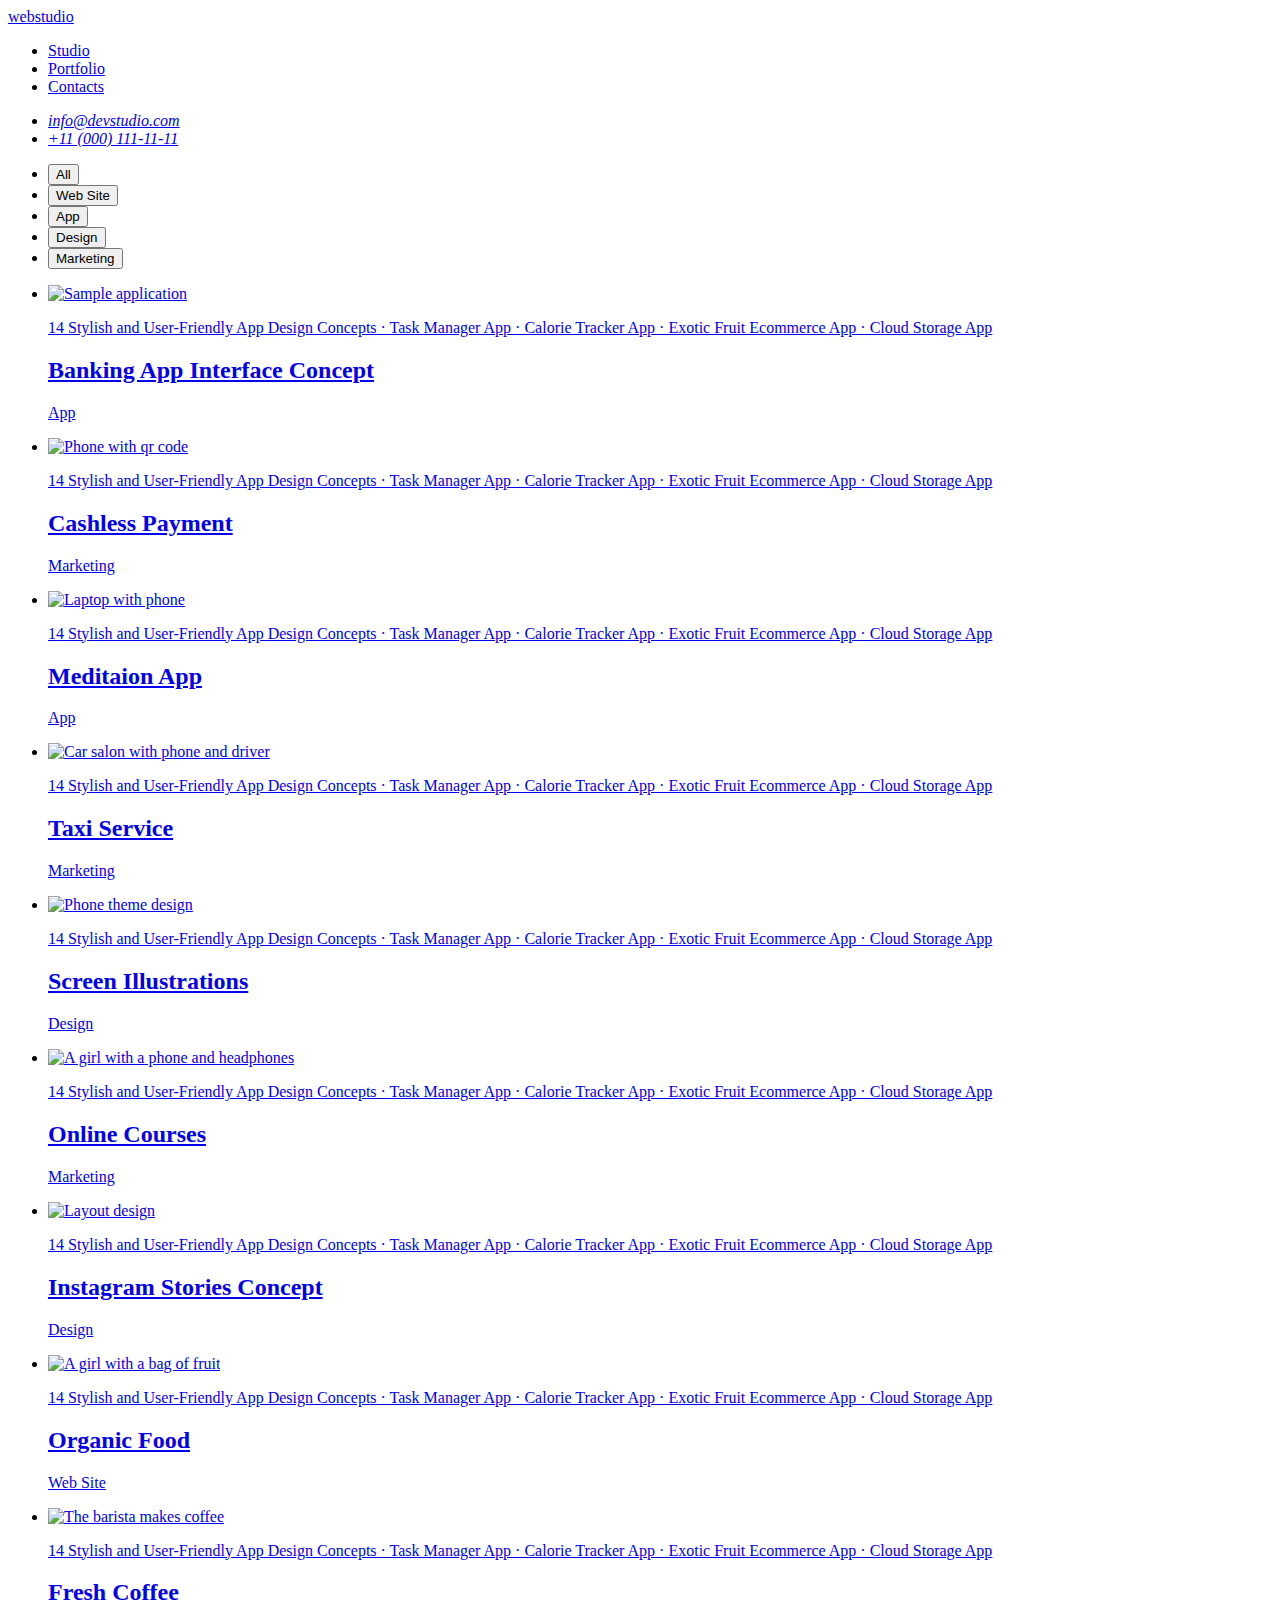
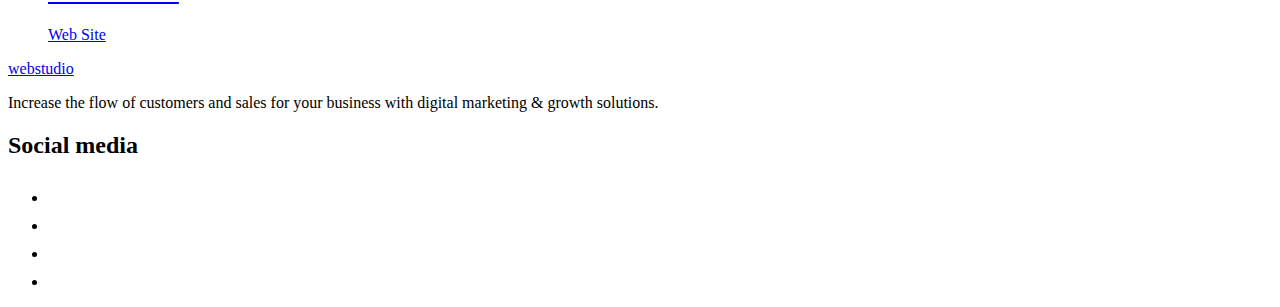
==== portfolio.html @ be298a8e "Add files via upload" ====
<!DOCTYPE html>
<html lang="en">
  <head>
    <meta charset="UTF-8" />
    <meta http-equiv="X-UA-Compatible" content="IE=edge" />
    <meta name="viewport" content="width=device-width, initial-scale=1.0" />
    <link rel="preconnect" href="https://fonts.googleapis.com" />
    <link rel="preconnect" href="https://fonts.gstatic.com" crossorigin />
    <link
      href="https://fonts.googleapis.com/css2?family=Raleway:wght@800&family=Roboto:wght@400;500;700;900&display=swap"
      rel="stylesheet"
    />
    <link
      rel="stylesheet"
      href="https://cdnjs.cloudflare.com/ajax/libs/modern-normalize/1.1.0/modern-normalize.min.css"
      integrity="sha512-wpPYUAdjBVSE4KJnH1VR1HeZfpl1ub8YT/NKx4PuQ5NmX2tKuGu6U/JRp5y+Y8XG2tV+wKQpNHVUX03MfMFn9Q=="
      crossorigin="anonymous"
      referrerpolicy="no-referrer"
    />
    <link rel="stylesheet" href="./css/styles.css" />
    <title>Portfolio</title>
  </head>
  <body>
    <!--HEADER-->
    <header class="header portfolio-header">
      <div class="container header-container">
        <nav class="navigation">
          <a href="./index.html" class="logo link">
            <span class="logo-web">web</span>studio</a
          >
          <ul class="menu lists">
            <li class="menu-item">
              <a class="menu-txt link" href="./index.html">Studio</a>
            </li>
            <li class="menu-item">
              <a class="menu-txt link current" href="./portfolio.html"
                >Portfolio</a
              >
            </li>
            <li class="menu-item">
              <a class="menu-txt link" href="/">Contacts</a>
            </li>
          </ul>
        </nav>
        <address class="address">
          <ul class="mail-tel lists">
            <li>
              <a class="link contacts mail" href="mailto:info@devstudio.com"
                >info@devstudio.com</a
              >
            </li>
            <li>
              <a class="link contacts" href="tel:+110001111111"
                >+11 (000) 111-11-11</a
              >
            </li>
          </ul>
        </address>
      </div>
    </header>
    <!--/HEADER-->
    <!--PORTFOLIO-->
    <main>
      <section class="portfolio">
        <div class="container">
          <ul class="portfolio-navigation lists">
            <li><button type="button" class="portfolio-btn">All</button></li>
            <li>
              <button type="button" class="portfolio-btn">Web Site</button>
            </li>
            <li><button type="button" class="portfolio-btn">App</button></li>
            <li><button type="button" class="portfolio-btn">Design</button></li>
            <li>
              <button type="button" class="portfolio-btn">Marketing</button>
            </li>
          </ul>
          <ul class="portfolio-list lists">
            <li class="portfolio-item">
              <a href="/" class="link portfolio-card-link">
                <div class="portfolio-top">
                  <img
                    src="./images/img_portfolio_1.jpg"
                    alt="Sample application"
                  />
                  <p class="portfolio-top-txt">
                    14 Stylish and User-Friendly App Design Concepts · Task
                    Manager App · Calorie Tracker App · Exotic Fruit Ecommerce
                    App · Cloud Storage App
                  </p>
                </div>
                <div class="portfolio-content">
                  <h2 class="portfolio-title">Banking App Interface Concept</h2>
                  <p class="portfolio-txt">App</p>
                </div>
              </a>
            </li>
            <li class="portfolio-item">
              <a href="/" class="link portfolio-card-link">
                <div class="portfolio-top">
                  <img
                    src="./images/img_portfolio_2.jpg"
                    alt="Phone with qr code"
                  />
                  <p class="portfolio-top-txt">
                    14 Stylish and User-Friendly App Design Concepts · Task
                    Manager App · Calorie Tracker App · Exotic Fruit Ecommerce
                    App · Cloud Storage App
                  </p>
                </div>
                <div class="portfolio-content">
                  <h2 class="portfolio-title">Cashless Payment</h2>
                  <p class="portfolio-txt">Marketing</p>
                </div>
              </a>
            </li>
            <li class="portfolio-item">
              <a href="/" class="link portfolio-card-link">
                <div class="portfolio-top">
                  <img
                    src="./images/img_portfolio_3.jpg"
                    alt="Laptop with phone"
                  />
                  <p class="portfolio-top-txt">
                    14 Stylish and User-Friendly App Design Concepts · Task
                    Manager App · Calorie Tracker App · Exotic Fruit Ecommerce
                    App · Cloud Storage App
                  </p>
                </div>

                <div class="portfolio-content">
                  <h2 class="portfolio-title">Meditaion App</h2>
                  <p class="portfolio-txt">App</p>
                </div>
              </a>
            </li>
            <li class="portfolio-item">
              <a href="/" class="link portfolio-card-link">
                <div class="portfolio-top">
                  <img
                    src="./images/img_portfolio_4.jpg"
                    alt="Car salon with phone and driver"
                  />
                  <p class="portfolio-top-txt">
                    14 Stylish and User-Friendly App Design Concepts · Task
                    Manager App · Calorie Tracker App · Exotic Fruit Ecommerce
                    App · Cloud Storage App
                  </p>
                </div>
                <div class="portfolio-content">
                  <h2 class="portfolio-title">Taxi Service</h2>
                  <p class="portfolio-txt">Marketing</p>
                </div>
              </a>
            </li>
            <li class="portfolio-item">
              <a href="/" class="link portfolio-card-link">
                <div class="portfolio-top">
                  <img
                    src="./images/img_portfolio_5.jpg"
                    alt="Phone theme design"
                  />
                  <p class="portfolio-top-txt">
                    14 Stylish and User-Friendly App Design Concepts · Task
                    Manager App · Calorie Tracker App · Exotic Fruit Ecommerce
                    App · Cloud Storage App
                  </p>
                </div>
                <div class="portfolio-content">
                  <h2 class="portfolio-title">Screen Illustrations</h2>
                  <p class="portfolio-txt">Design</p>
                </div>
              </a>
            </li>
            <li class="portfolio-item">
              <a href="/" class="link portfolio-card-link">
                <div class="portfolio-top">
                  <img
                    src="./images/img_portfolio_6.jpg"
                    alt="A girl with a phone and headphones"
                  />
                  <p class="portfolio-top-txt">
                    14 Stylish and User-Friendly App Design Concepts · Task
                    Manager App · Calorie Tracker App · Exotic Fruit Ecommerce
                    App · Cloud Storage App
                  </p>
                </div>
                <div class="portfolio-content">
                  <h2 class="portfolio-title">Online Courses</h2>
                  <p class="portfolio-txt">Marketing</p>
                </div>
              </a>
            </li>
            <li class="portfolio-item">
              <a href="/" class="link portfolio-card-link">
                <div class="portfolio-top">
                  <img src="./images/img_portfolio_7.jpg" alt="Layout design" />
                  <p class="portfolio-top-txt">
                    14 Stylish and User-Friendly App Design Concepts · Task
                    Manager App · Calorie Tracker App · Exotic Fruit Ecommerce
                    App · Cloud Storage App
                  </p>
                </div>
                <div class="portfolio-content">
                  <h2 class="portfolio-title">Instagram Stories Concept</h2>
                  <p class="portfolio-txt">Design</p>
                </div>
              </a>
            </li>
            <li class="portfolio-item">
              <a href="/" class="link portfolio-card-link">
                <div class="portfolio-top">
                  <img
                    src="./images/img_portfolio_8.jpg"
                    alt="A girl with a bag of fruit"
                  />
                  <p class="portfolio-top-txt">
                    14 Stylish and User-Friendly App Design Concepts · Task
                    Manager App · Calorie Tracker App · Exotic Fruit Ecommerce
                    App · Cloud Storage App
                  </p>
                </div>
                <div class="portfolio-content">
                  <h2 class="portfolio-title">Organic Food</h2>
                  <p class="portfolio-txt">Web Site</p>
                </div>
              </a>
            </li>
            <li class="portfolio-item">
              <a href="/" class="link portfolio-card-link">
                <div class="portfolio-top">
                  <img
                    src="./images/img_portfolio_9.jpg"
                    alt="The barista makes coffee"
                  />
                  <p class="portfolio-top-txt">
                    14 Stylish and User-Friendly App Design Concepts · Task
                    Manager App · Calorie Tracker App · Exotic Fruit Ecommerce
                    App · Cloud Storage App
                  </p>
                </div>
                <div class="portfolio-content">
                  <h2 class="portfolio-title">Fresh Coffee</h2>
                  <p class="portfolio-txt">Web Site</p>
                </div>
              </a>
            </li>
          </ul>
        </div>
      </section>
    </main>
    <!--/PORTFOLIO-->
    <!--FOOTER-->
    <footer class="footer">
      <div class="container">
        <div class="footer-logo-txt">
          <a href="./index.html" class="footer-logo link"
            ><span class="logo-web">web</span>studio</a
          >
          <p class="footer-txt">
            Increase the flow of customers and sales for your business with
            digital marketing & growth solutions.
          </p>
        </div>
        <div class="footer-soc">
          <h2 class="footer-soc-title">Social media</h2>
          <ul class="footer-soc-list lists">
            <li class="footer-soc-item">
              <a class="footer-soc-link link" href="/">
                <svg class="footer-soc-icon" width="24" height="24">
                  <use href="./images/icons.svg#icon-instagram"></use>
                </svg>
              </a>
            </li>
            <li class="footer-soc-item">
              <a class="footer-soc-link link" href="/"
                ><svg class="footer-soc-icon" width="24" height="24">
                  <use href="./images/icons.svg#icon-twitter"></use>
                </svg>
              </a>
            </li>
            <li class="footer-soc-item">
              <a class="footer-soc-link link" href="/"
                ><svg class="footer-soc-icon" width="24" height="24">
                  <use href="./images/icons.svg#icon-facebook"></use>
                </svg>
              </a>
            </li>
            <li class="footer-soc-item">
              <a class="footer-soc-link link" href="/"
                ><svg class="footer-soc-icon" width="24" height="24">
                  <use href="./images/icons.svg#icon-linkedin"></use>
                </svg>
              </a>
            </li>
          </ul>
        </div>
      </div>
    </footer>
    <!--/FOOTER-->
  </body>
</html>
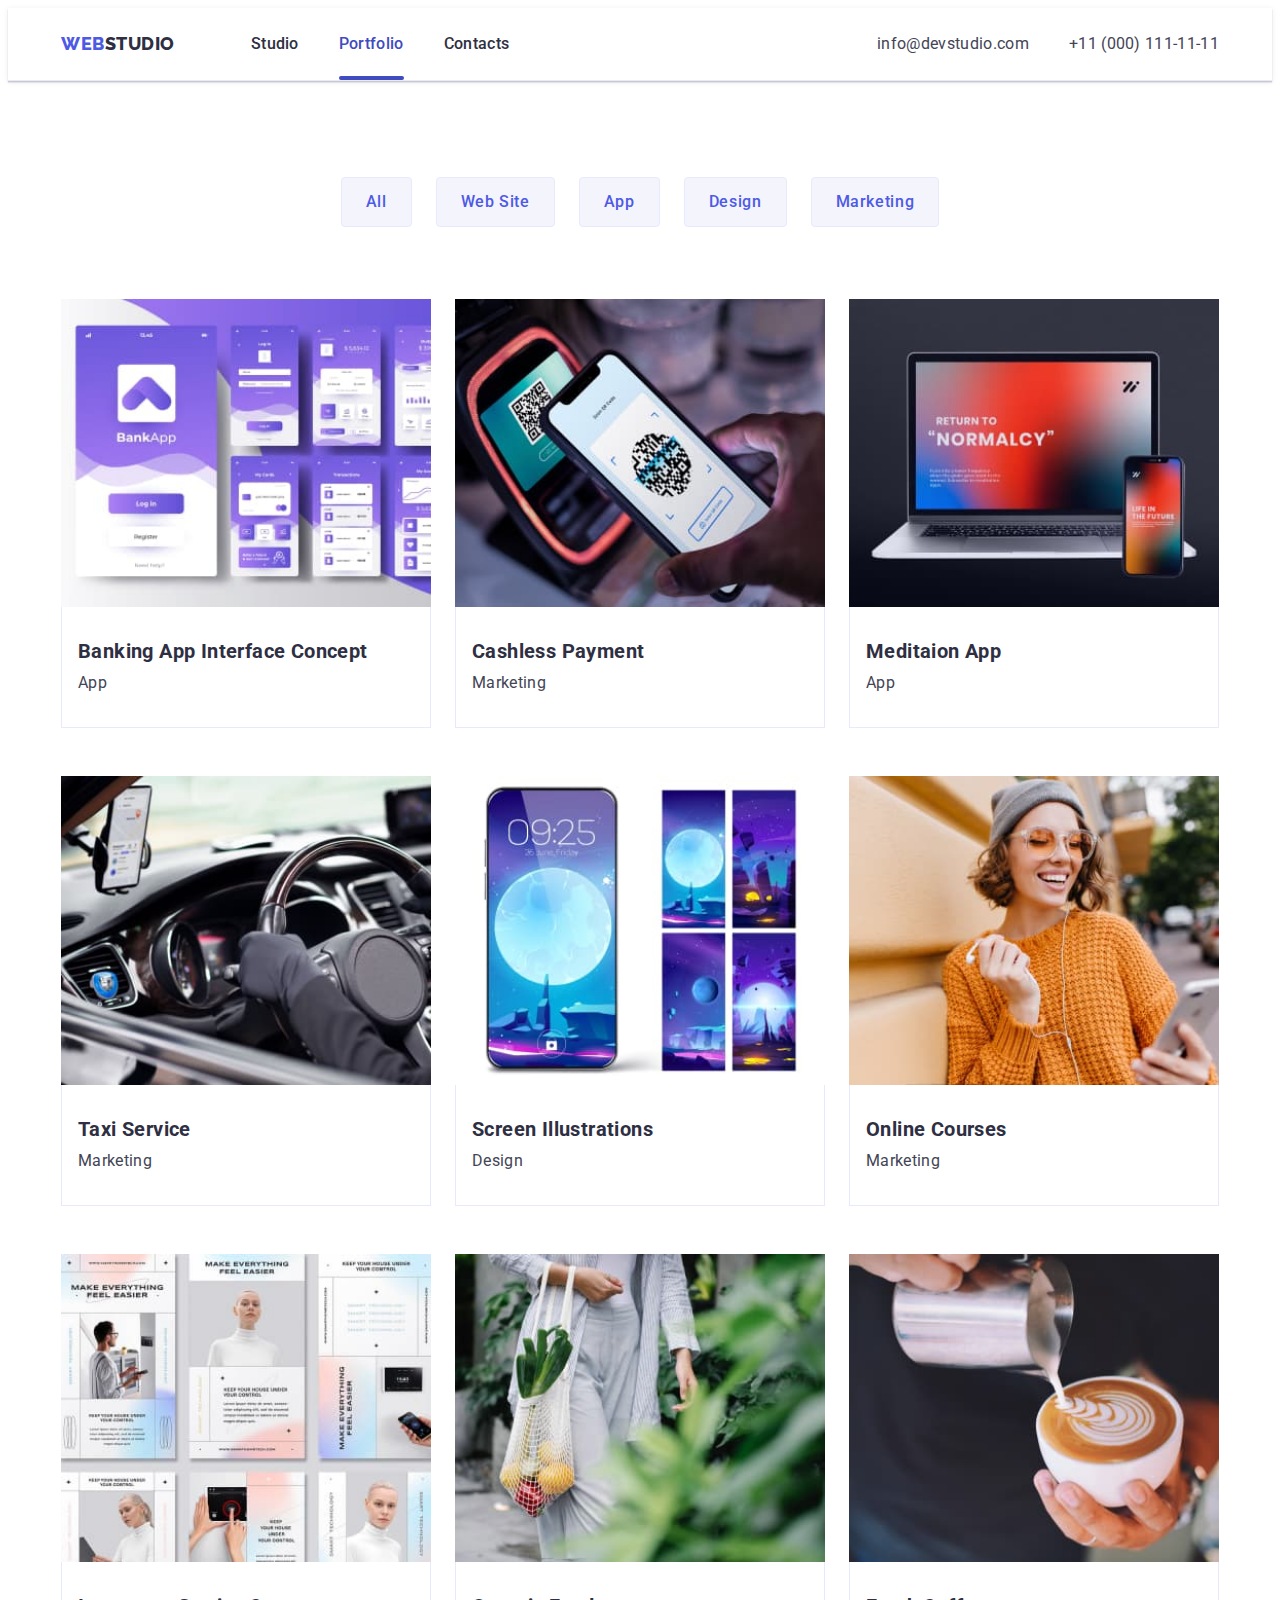
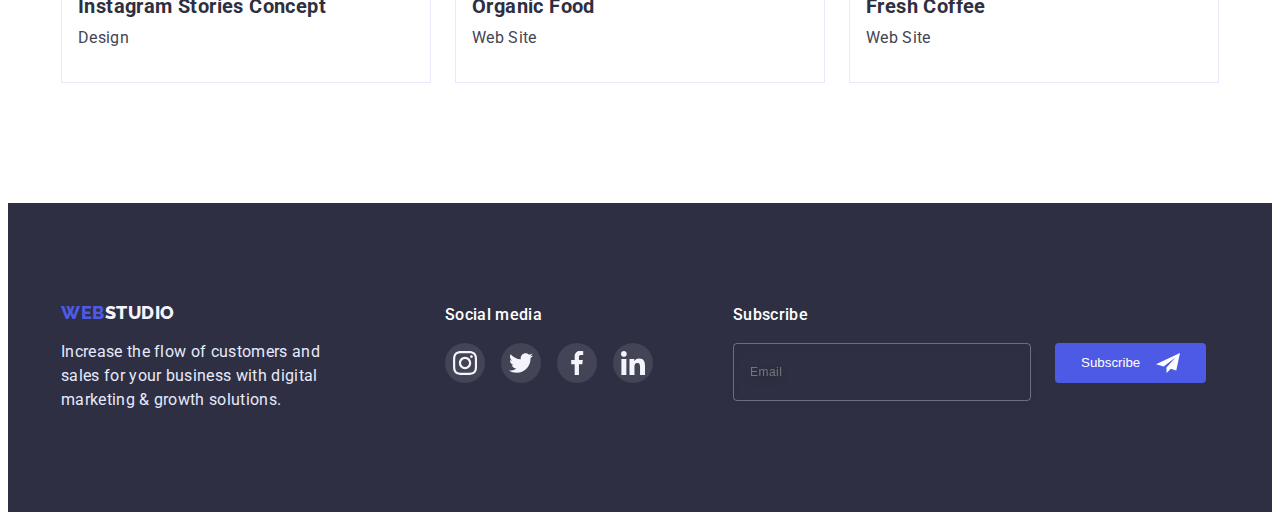
==== commit 291d8870: "hw-6 update" ====
--- a/portfolio.html
+++ b/portfolio.html
@@ -294,6 +294,18 @@
             </li>
           </ul>
         </div>
+        <form class="footer-form">
+          <label class="footer-subscribe">
+            <span class="subscribe-txt">Subscribe</span>
+            <input
+              type="text"
+              name="email"
+              class="footer-input"
+              placeholder="Email"
+            />
+          </label>
+          <button type="submit" class="footer-btn">Subscribe</button>
+        </form>
       </div>
     </footer>
     <!--/FOOTER-->
--- a/css/styles.css
+++ b/css/styles.css
@@ -0,0 +1,786 @@
+:root {
+  --main-color: #2e2f42;
+  --second-txt-color: #434455;
+  --portfolio-btn-main-color: #f4f4fd;
+  --portfolio-btn-txt-color: #4d5ae5;
+  --studio-btn-color: #4d5ae5;
+  --studio-btn-txt-color: #ffff;
+  --portfolio-background-btn-color: #404bbf;
+  --hero-footer-background-color: #2e2f42;
+  --logo-web-color: #4d5ae5;
+  --menu-hover-color: #404bbf;
+  --footer-logo-color: #f4f4fd;
+  --footer-txt-color: #e7e9fc;
+  --portfolio-btn-hover-txt-color: #ffff;
+  --team-bckgd-color: #f4f4fd;
+  --header-border-color: #e7e9fc;
+  --portfolio-btn-border-color: #e7e9fc;
+  --portfolio-item-border-color: #e7e9fc;
+  --team-content-bckgd-color: #ffffff;
+  --soc-bckgrnd-color: #4d5ae5;
+  --soc-icon-color: #f4f4fd;
+  --soc-bckgrnd-hover-color: #404bbf;
+  --border-cust-color: #8e8f99;
+  --features-icon-bckgrnd-color: #f4f4fd;
+  --footer-soc-title-color: #fff;
+  --footer-soc-bckgrnd-color: rgba(255, 255, 255, 0.1);
+  --footer-soc-icon-color: #f4f4fd;
+  --footer-soc-hover-color: #31d0aa;
+  --main-background-btn-hover-color: #404bbf;
+  --portfolio-hover-shadow: 0px 1px 6px rgba(46, 47, 66, 0.08),
+    0px 1px 1px rgba(46, 47, 66, 0.16), 0px 2px 1px rgba(46, 47, 66, 0.08);
+  --teamcard-shadow: 0px 1px 6px rgba(46, 47, 66, 0.08),
+    0px 1px 1px rgba(46, 47, 66, 0.16), 0px 2px 1px rgba(46, 47, 66, 0.08);
+  --portfolio-btn-hover-shadow: 0px 3px 1px rgba(0, 0, 0, 0.1),
+    0px 2px 1px rgba(0, 0, 0, 0.08), 0px 2px 2px rgba(0, 0, 0, 0.12);
+  --header-shadow: 0px 2px 1px rgba(46, 47, 66, 0.08),
+    0px 1px 1px rgba(46, 47, 66, 0.16), 0px 1px 6px rgba(46, 47, 66, 0.08);
+  --backdrop-bckgrnd-color: rgba(46, 47, 66, 0.4);
+  --modal-bckgrnd-color: #fcfcfc;
+  --modal-shadow: 0px 1px 1px rgba(0, 0, 0, 0.14),
+    0px 1px 3px rgba(0, 0, 0, 0.12), 0px 2px 1px rgba(0, 0, 0, 0.2);
+  --modal-close-bckgrnd-color: #e7e9fc;
+  --input-border-color: #4d5ae5;
+  --label-txt-color: #8e8f99;
+  --modal-icon-hover: #4d5ae5;
+  --checkbox-txt-color: #757575;
+}
+
+body {
+  font-family: "Roboto", sans-serif;
+  background-color: var(--studio-btn-txt-color);
+  color: var(--main-color);
+}
+.container {
+  width: 1158px;
+  margin: 0 auto;
+  padding-left: 15px;
+  padding-right: 15px;
+}
+.visually-hidden {
+  position: absolute;
+  width: 1px;
+  height: 1px;
+  margin: -1px;
+  border: 0;
+  padding: 0;
+  white-space: nowrap;
+  clip-path: inset(100%);
+  clip: rect(0 0 0 0);
+  overflow: hidden;
+}
+.lists {
+  list-style: none;
+}
+.link {
+  text-decoration: none;
+}
+h1,
+h2,
+h3,
+h4,
+h5,
+h6,
+p {
+  margin: 0;
+}
+ul {
+  margin: 0;
+  padding-left: 0;
+}
+button {
+  cursor: pointer;
+}
+img {
+  display: block;
+  min-width: 100%;
+  height: auto;
+}
+/*---------MODAL--------*/
+.backdrop {
+  position: fixed;
+  top: 0;
+  width: 100%;
+  height: 100%;
+  background: var(--backdrop-bckgrnd-color);
+  transition: opacity 250ms cubic-bezier(0.4, 0, 0.2, 1),
+    visibility 250ms cubic-bezier(0.4, 0, 0.2, 1);
+}
+.modal {
+  position: absolute;
+  top: 50%;
+  left: 50%;
+  transform: translate(-50%, -50%) scaleY(1);
+  width: 408px;
+  min-height: 576px;
+  background: var(--modal-bckgrnd-color);
+  box-shadow: var(--modal-shadow);
+  border-radius: 4px;
+  padding: 24px;
+  transition: transform 300ms cubic-bezier(0.4, 0, 0.2, 1);
+}
+.modal-title {
+  margin-top: 48px;
+  margin-bottom: 14px;
+  font-weight: 500;
+  font-size: 16px;
+  line-height: calc(24 / 16);
+  text-align: center;
+  letter-spacing: 0.02em;
+}
+.label-txt span {
+  font-size: 12px;
+  line-height: calc(16 / 12);
+  letter-spacing: 0.04em;
+  color: var(--label-txt-color);
+  display: block;
+}
+.input-label-txt {
+  margin-bottom: 4px;
+}
+.input-wrap {
+  position: relative;
+  margin-bottom: 8px;
+}
+.modal-input {
+  padding-left: 38px;
+  width: 100%;
+  height: 40px;
+  outline: transparent;
+  border: 1px solid rgba(33, 33, 33, 0.2);
+  border-radius: 4px;
+  transition: border-color 250ms cubic-bezier(0.4, 0, 0.2, 1);
+}
+.modal-input-icon {
+  position: absolute;
+  top: 50%;
+  left: 16px;
+  transform: translateY(-50%);
+  transition: fill 250ms cubic-bezier(0.4, 0, 0.2, 1);
+}
+.modal-input:focus {
+  border-color: var(--modal-icon-hover);
+}
+.modal-input:focus + .modal-input-icon {
+  fill: var(--modal-icon-hover);
+}
+.modal-comment::placeholder {
+  font-size: 12px;
+  line-height: calc(16 / 12);
+  letter-spacing: 0.04em;
+  color: rgba(117, 117, 117, 0.5);
+}
+.modal-comment {
+  padding: 8px 16px;
+  margin-bottom: 16px;
+  width: 100%;
+  height: 120px;
+  outline: transparent;
+  border: 1px solid rgba(33, 33, 33, 0.2);
+  border-radius: 4px;
+  resize: none;
+  transition: border-color 250ms cubic-bezier(0.4, 0, 0.2, 1);
+}
+.modal-comment:focus {
+  border-color: var(--modal-icon-hover);
+}
+.modal-field {
+  margin-bottom: 24px;
+}
+.check-txt {
+  font-weight: 400;
+  font-size: 12px;
+  line-height: 16px;
+  letter-spacing: 0.04em;
+  color: var(--checkbox-txt-color);
+  display: flex;
+}
+.check-txt::before {
+  content: "";
+  width: 16px;
+  height: 16px;
+  border: 1.25px solid #2e2f42;
+  border-radius: 2px;
+  margin-right: 8px;
+  transition: background-color 250ms cubic-bezier(0.4, 0, 0.2, 1),
+    border 250ms cubic-bezier(0.4, 0, 0.2, 1),
+    background-image 250ms cubic-bezier(0.4, 0, 0.2, 1);
+}
+.check-link {
+  margin-left: 5px;
+}
+.modal-check:checked + .check-txt::before {
+  background-color: var(--menu-hover-color);
+  border: none;
+  background-image: url(../images/check.svg);
+  background-position: center;
+  background-repeat: no-repeat;
+}
+.modal-close {
+  position: absolute;
+  right: 24px;
+  width: 24px;
+  height: 24px;
+  background: var(--modal-close-bckgrnd-color);
+  border: 1px solid rgba(0, 0, 0, 0.1);
+  border-radius: 50%;
+  transition: background-color 250ms cubic-bezier(0.4, 0, 0.2, 1);
+}
+.x-modal {
+  position: absolute;
+  left: 33.33%;
+  right: 33.33%;
+  top: 33.33%;
+  bottom: 33.33%;
+  transition: fill 250ms cubic-bezier(0.4, 0, 0.2, 1);
+}
+.modal-close:is(:hover, :focus) {
+  background-color: #4d5ae5;
+}
+.modal-close:is(:hover, :focus) .x-modal {
+  fill: var(--team-content-bckgd-color);
+}
+
+.modal-button {
+  width: 169px;
+  font-family: "Roboto", sans-serif;
+  font-weight: 500;
+  font-size: 16px;
+  line-height: 1.5;
+  letter-spacing: 0.04em;
+  border-radius: 4px;
+  border-color: transparent;
+  display: flex;
+  flex-direction: row;
+  align-items: center;
+  text-align: center;
+  justify-content: center;
+  margin: 0 auto;
+  padding: 16px 32px;
+  transition: background-color 250ms cubic-bezier(0.4, 0, 0.2, 1);
+  box-shadow: 0px 4px 4px rgba(0, 0, 0, 0.15);
+  background-color: var(--studio-btn-color);
+  color: var(--studio-btn-txt-color);
+}
+.modal-button:is(:hover, :focus) {
+  background-color: var(--main-background-btn-hover-color);
+}
+.is-hidden {
+  opacity: 0;
+  visibility: hidden;
+  pointer-events: none;
+}
+.backdrop.is-hidden .modal {
+  transform: translate(-50%, -50%) scaleY(0);
+}
+/*---------/MODAL--------*/
+/*---------HEADER--------*/
+.header {
+  padding-top: 24px;
+  padding-bottom: 24px;
+  border-bottom: 1px solid var(--header-border-color);
+  box-shadow: var(--header-shadow);
+}
+.header-container {
+  display: flex;
+}
+.navigation {
+  display: flex;
+  align-items: center;
+}
+.logo {
+  font-family: "Raleway", sans-serif;
+  font-style: normal;
+  font-weight: 800;
+  font-size: 18px;
+  line-height: 1.33;
+  letter-spacing: 0.03em;
+  margin-right: 76px;
+  text-transform: uppercase;
+  color: var(--main-color);
+}
+.logo-web {
+  color: var(--logo-web-color);
+}
+.menu {
+  display: flex;
+  gap: 40px;
+}
+.menu-txt:hover,
+.menu-txt:focus,
+.mail:hover,
+.mail:focus {
+  color: var(--menu-hover-color);
+}
+.menu-txt {
+  padding-top: 27px;
+  padding-bottom: 27px;
+  font-weight: 500;
+  font-size: 16px;
+  line-height: 1.5;
+  letter-spacing: 0.02em;
+  height: 24px;
+  color: var(--main-color);
+  transition: color 250ms cubic-bezier(0.4, 0, 0.2, 1);
+}
+.address {
+  margin-left: auto;
+}
+.mail-tel {
+  display: flex;
+  letter-spacing: normal;
+  gap: 40px;
+}
+.mail {
+  padding-top: 27px;
+  padding-bottom: 27px;
+  transition: color 250ms cubic-bezier(0.4, 0, 0.2, 1);
+}
+.contacts {
+  font-style: normal;
+  font-size: 16px;
+  line-height: 1.5;
+  letter-spacing: 0.02em;
+  color: var(--second-txt-color);
+}
+.current {
+  color: var(--main-background-btn-hover-color);
+  position: relative;
+}
+.current::after {
+  content: "";
+  position: absolute;
+  left: 0;
+  bottom: 0;
+  width: 100%;
+  height: 4px;
+  border-radius: 2px;
+  background-color: var(--main-background-btn-hover-color);
+}
+/*---------HERO--------*/
+.hero {
+  width: 1440px;
+  margin: 0 auto;
+  background-image: linear-gradient(
+      to right,
+      rgba(46, 47, 66, 0.7),
+      rgba(46, 47, 66, 0.7)
+    ),
+    url(../images/people-office\ 1.jpg);
+  padding: 188px 0px;
+  background-repeat: no-repeat;
+  background-position: center;
+  background-size: cover;
+}
+.main-title {
+  font-size: 56px;
+  line-height: 1.07;
+  letter-spacing: 0.02em;
+  width: 496px;
+  text-align: center;
+  margin: auto;
+  margin-bottom: 48px;
+  color: var(--studio-btn-txt-color);
+}
+.main-btn {
+  font-family: "Roboto", sans-serif;
+  font-weight: 500;
+  font-size: 16px;
+  line-height: 1.5;
+  letter-spacing: 0.04em;
+  border-radius: 4px;
+  border-color: transparent;
+  padding: 16px 32px;
+  margin-top: 48px;
+  margin: 0 auto;
+  display: flex;
+  flex-direction: row;
+  align-items: flex-start;
+  transition: background-color 250ms cubic-bezier(0.4, 0, 0.2, 1);
+  background-color: var(--studio-btn-color);
+  color: var(--studio-btn-txt-color);
+}
+.main-btn:hover,
+.main-btn:focus {
+  background-color: var(--main-background-btn-hover-color);
+}
+/*---------FEATURES--------*/
+.features {
+  padding-top: 120px;
+  padding-bottom: 120px;
+}
+.features-icon-list {
+  display: flex;
+  gap: 24px;
+  padding-bottom: 8px;
+}
+.features-icon-item {
+  display: flex;
+  align-items: center;
+  justify-content: center;
+  width: 264px;
+  height: 112px;
+  border-radius: 4px;
+  margin-bottom: 8px;
+  background-color: var(--features-icon-bckgrnd-color);
+}
+.features-list {
+  display: flex;
+  gap: 24px;
+}
+.features-list-item {
+  flex-basis: calc((100% - 72px) / 4);
+}
+.features-title {
+  font-size: 20px;
+  line-height: 1.2;
+  letter-spacing: 0.02em;
+  margin-bottom: 8px;
+}
+.features-txt {
+  font-size: 16px;
+  line-height: 1.5;
+  letter-spacing: 0.02em;
+  color: var(--second-txt-color);
+}
+/*---------PROJECTS--------*/
+.projects {
+  padding-bottom: 120px;
+}
+.projects-list {
+  display: flex;
+  gap: 24px;
+}
+.project-title {
+  font-size: 36px;
+  line-height: 1.11;
+  text-align: center;
+  letter-spacing: 0.02em;
+  text-transform: capitalize;
+  margin-bottom: 72px;
+}
+/*---------TEAM--------*/
+.team {
+  padding-top: 120px;
+  background-color: var(--team-bckgd-color);
+}
+.team-list {
+  display: flex;
+  padding-bottom: 120px;
+  gap: 24px;
+}
+.team-title {
+  font-size: 36px;
+  line-height: 1.11;
+  text-align: center;
+  letter-spacing: 0.02em;
+  text-transform: capitalize;
+  margin-bottom: 72px;
+}
+.team-content {
+  padding-top: 32px;
+  padding-bottom: 32px;
+  background: var(--team-content-bckgd-color);
+  box-shadow: var(--teamcard-shadow);
+  border-radius: 0px 0px 4px 4px;
+}
+.team-name {
+  font-size: 20px;
+  line-height: 1.2;
+  text-align: center;
+  margin-bottom: 8px;
+  letter-spacing: 0.02em;
+}
+.job {
+  font-size: 16px;
+  line-height: 1.5;
+  text-align: center;
+  letter-spacing: 0.02em;
+  margin-bottom: 8px;
+  color: var(--second-txt-color);
+}
+.team-soc-list {
+  display: flex;
+  justify-content: center;
+  gap: 24px;
+}
+.team-soc-item {
+  width: 40px;
+  height: 40px;
+}
+.team-soc-link {
+  display: block;
+  width: 100%;
+  height: 100%;
+  background-color: var(--soc-bckgrnd-color);
+  border-radius: 50%;
+  display: flex;
+  align-items: center;
+  justify-content: center;
+  transition: background-color 250ms cubic-bezier(0.4, 0, 0.2, 1);
+}
+.team-soc-link:is(:hover, :focus) {
+  background-color: var(--soc-bckgrnd-hover-color);
+}
+.team-soc-icon {
+  fill: var(--soc-icon-color);
+}
+/*---------CUSTOMERS--------*/
+.customers {
+  padding-top: 130px;
+  padding-bottom: 120px;
+}
+.customers-title {
+  font-size: 36px;
+  line-height: calc(40 / 36);
+  text-align: center;
+  letter-spacing: 0.02em;
+  text-transform: capitalize;
+  margin-bottom: 72px;
+}
+.customers-list {
+  display: flex;
+  gap: 24px;
+}
+.customers-item {
+  width: 168px;
+  height: 88px;
+}
+.customers-link {
+  width: 100%;
+  height: 100%;
+  border: 1px solid var(--border-cust-color);
+  display: flex;
+  align-items: center;
+  justify-content: center;
+  border-radius: 4px;
+  transition: border-color 250ms cubic-bezier(0.4, 0, 0.2, 1);
+}
+.customers-link:is(:hover, :focus) {
+  border-color: var(--soc-bckgrnd-hover-color);
+}
+.customers-link:is(:hover, :focus) .customers-icon {
+  fill: var(--soc-bckgrnd-hover-color);
+}
+.customers-icon {
+  fill: var(--border-cust-color);
+  transition: fill 250ms cubic-bezier(0.4, 0, 0.2, 1);
+}
+/*---------FOOTER--------*/
+.footer {
+  background-color: var(--hero-footer-background-color);
+  padding-top: 100px;
+  padding-bottom: 100px;
+}
+.footer > .container {
+  display: flex;
+}
+.footer-logo-txt {
+  margin-right: 120px;
+}
+.footer-soc {
+  margin-right: 80px;
+}
+.footer-soc-title {
+  font-weight: 500;
+  font-size: 16px;
+  line-height: calc(24 / 16);
+  letter-spacing: 0.02em;
+  padding-bottom: 16px;
+  color: var(--footer-soc-title-color);
+}
+.footer-logo {
+  font-family: "Raleway", sans-serif;
+  font-weight: 800;
+  font-size: 18px;
+  line-height: 1.16;
+  align-items: center;
+  letter-spacing: 0.03em;
+  text-transform: uppercase;
+  color: var(--footer-logo-color);
+}
+.footer-soc-list {
+  display: flex;
+  justify-content: center;
+  gap: 16px;
+}
+.footer-soc-item {
+  width: 40px;
+  height: 40px;
+}
+.footer-soc-link {
+  display: block;
+  width: 100%;
+  height: 100%;
+  background-color: var(--footer-soc-bckgrnd-color);
+  border-radius: 50%;
+  display: flex;
+  align-items: center;
+  justify-content: center;
+  transition: background-color 250ms cubic-bezier(0.4, 0, 0.2, 1);
+}
+.footer-soc-icon {
+  fill: var(--footer-soc-icon-color);
+}
+.footer-soc-link:is(:hover, :focus) {
+  background-color: var(--footer-soc-hover-color);
+}
+.footer-txt {
+  font-size: 16px;
+  line-height: 1.5;
+  letter-spacing: 0.02em;
+  margin-top: 16px;
+  max-width: 264px;
+  color: var(--footer-txt-color);
+}
+.footer-form {
+  display: flex;
+  flex-direction: row;
+}
+.footer-subscribe span {
+  font-style: normal;
+  font-weight: 500;
+  font-size: 16px;
+  line-height: calc(24 / 16);
+  letter-spacing: 0.02em;
+  color: var(--team-content-bckgd-color);
+}
+.footer-input {
+  display: flex;
+  align-items: center;
+  padding: 8px 16px;
+  margin-top: 16px;
+  width: 264px;
+  height: 40px;
+  border: 1px solid rgba(255, 255, 255, 0.3);
+  filter: drop-shadow(0px 4px 4px rgba(0, 0, 0, 0.15));
+  border-radius: 4px;
+  background-color: transparent;
+}
+.footer-input:focus {
+  border-color: var(--modal-icon-hover);
+}
+.footer-input::placeholder {
+  font-size: 12px;
+  line-height: calc(24 / 12);
+  letter-spacing: 0.04em;
+}
+.footer-btn {
+  margin-left: 24px;
+  margin-top: 40px;
+  display: flex;
+  flex-direction: row;
+  justify-content: center;
+  align-items: center;
+  padding: 8px 24px;
+  height: 40px;
+  border-color: transparent;
+  border-radius: 4px;
+  background: var(--modal-icon-hover);
+  color: var(--team-content-bckgd-color);
+  transition: background-color 250ms cubic-bezier(0.4, 0, 0.2, 1);
+}
+.footer-btn:is(:hover, :focus) {
+  background-color: var(--main-background-btn-hover-color);
+}
+.footer-btn::after {
+  margin-left: 16px;
+  content: "";
+  width: 24px;
+  height: 20px;
+  background-image: url(../images/icon-send.svg);
+  background-position: center;
+  background-repeat: no-repeat;
+}
+/*---------PORTFOLIO--------*/
+.portfolio {
+  padding-top: 96px;
+  padding-bottom: 120px;
+}
+.portfolio-navigation {
+  gap: 24px;
+  display: flex;
+  justify-content: center;
+  margin-bottom: 72px;
+}
+.portfolio-list {
+  display: flex;
+  flex-wrap: wrap;
+  column-gap: 24px;
+  row-gap: 48px;
+}
+.portfolio-top {
+  position: relative;
+  overflow: hidden;
+}
+.portfolio-top-txt {
+  position: absolute;
+  font-size: 16px;
+  line-height: 1.5;
+  letter-spacing: 0.02em;
+  color: var(--portfolio-btn-main-color);
+  top: 0;
+  background: var(--logo-web-color);
+  height: 100%;
+  padding-top: 40px;
+  padding-right: 32px;
+  padding-left: 32px;
+  transform: translateY(100%);
+  overflow: auto;
+}
+.portfolio-card-link:hover .portfolio-top-txt {
+  transform: translateY(0%);
+  transition: transform 250ms cubic-bezier(0.4, 0, 0.2, 1);
+}
+.portfolio-content {
+  padding-top: 32px;
+  padding-bottom: 32px;
+  padding-left: 16px;
+  border-right: 1px solid var(--portfolio-item-border-color);
+  border-bottom: 1px solid var(--portfolio-item-border-color);
+  border-left: 1px solid var(--portfolio-item-border-color);
+}
+.portfolio-btn:is(:hover, :focus) {
+  background-color: var(--portfolio-background-btn-color);
+  color: var(--portfolio-btn-hover-txt-color);
+  box-shadow: var(--portfolio-btn-hover-shadow);
+  border-color: var(--portfolio-background-btn-color);
+}
+.portfolio-btn {
+  font-family: "Roboto", sans-serif;
+  font-weight: 500;
+  font-size: 16px;
+  line-height: 1.5;
+  letter-spacing: 0.04em;
+  border: 1px solid var(--portfolio-btn-border-color);
+  padding: 12px 24px;
+  border-radius: 4px;
+  transition: background-color 250ms cubic-bezier(0.4, 0, 0.2, 1),
+    color 250ms cubic-bezier(0.4, 0, 0.2, 1),
+    box-shadow 250ms cubic-bezier(0.4, 0, 0.2, 1),
+    border-color 250ms cubic-bezier(0.4, 0, 0.2, 1);
+  background-color: var(--portfolio-btn-main-color);
+  color: var(--portfolio-btn-txt-color);
+}
+.portfolio-title {
+  font-size: 20px;
+  line-height: 1.2;
+  letter-spacing: 0.02em;
+  margin-bottom: 8px;
+  color: var(--main-color);
+}
+.portfolio-txt {
+  font-size: 16px;
+  line-height: 1.5;
+  letter-spacing: 0.02em;
+  color: var(--second-txt-color);
+}
+.portfolio-item {
+  flex-basis: calc((100% - 48px) / 3);
+  background-blend-mode: soft-light, normal;
+  mix-blend-mode: normal;
+  transition: box-shadow 250ms cubic-bezier(0.4, 0, 0.2, 1);
+}
+.portfolio-item:is(:hover, :focus) {
+  box-shadow: var(--portfolio-hover-shadow);
+}
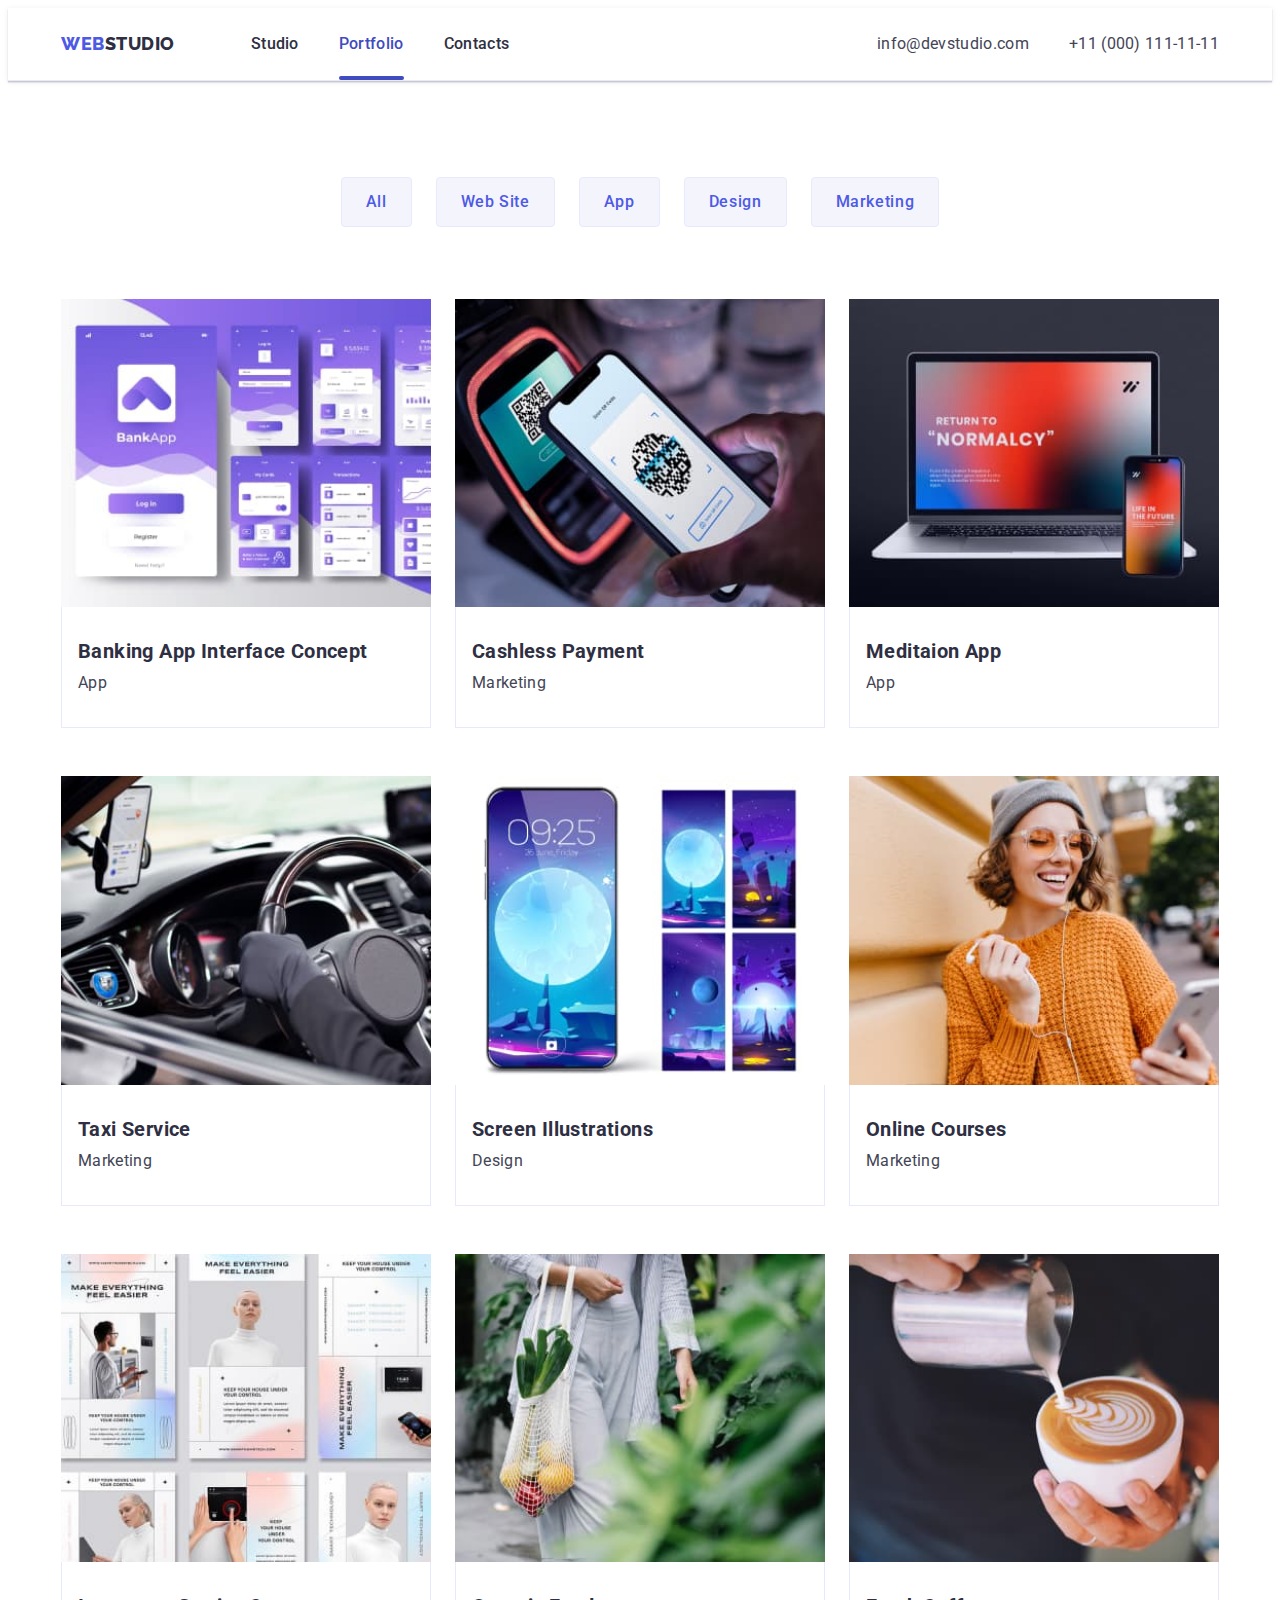
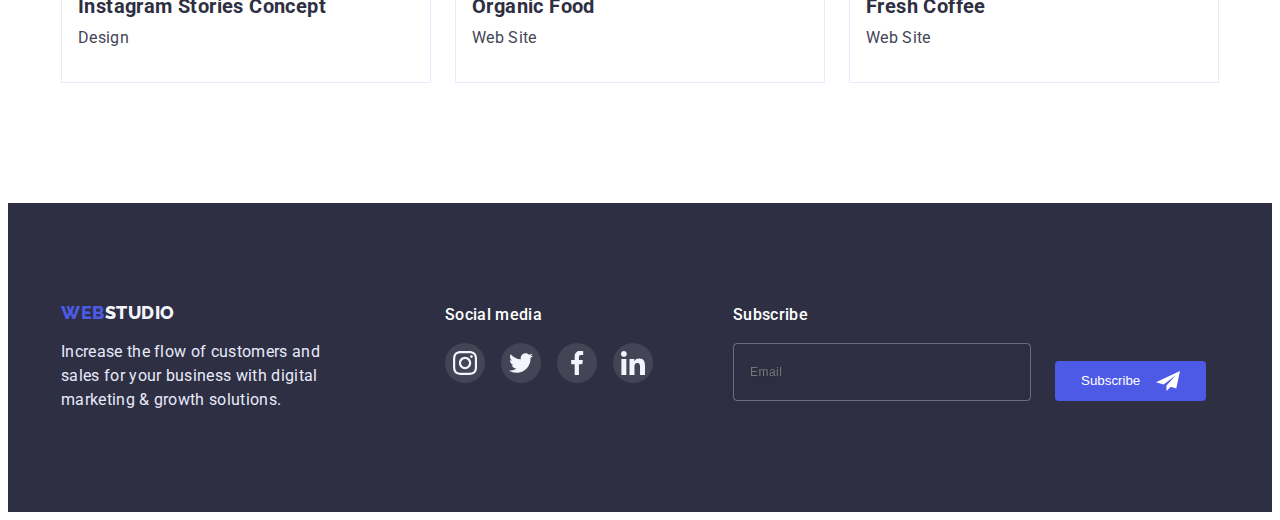
==== commit 57284f71: "update HW-6 footer, modal" ====
--- a/portfolio.html
+++ b/portfolio.html
@@ -294,18 +294,20 @@
             </li>
           </ul>
         </div>
-        <form class="footer-form">
-          <label class="footer-subscribe">
-            <span class="subscribe-txt">Subscribe</span>
-            <input
-              type="text"
-              name="email"
-              class="footer-input"
-              placeholder="Email"
-            />
-          </label>
-          <button type="submit" class="footer-btn">Subscribe</button>
-        </form>
+        <div class="footer-subscribe-wrap">
+          <h2 class="footer-subscribe-title">Subscribe</h2>
+          <form class="footer-form">
+            <label class="footer-subscribe">
+              <input
+                type="text"
+                name="email"
+                class="footer-input"
+                placeholder="Email"
+              />
+            </label>
+            <button type="submit" class="footer-btn">Subscribe</button>
+          </form>
+        </div>
       </div>
     </footer>
     <!--/FOOTER-->
--- a/css/styles.css
+++ b/css/styles.css
@@ -116,11 +116,10 @@
   background: var(--modal-bckgrnd-color);
   box-shadow: var(--modal-shadow);
   border-radius: 4px;
-  padding: 24px;
+  padding: 72px 24px 24px 24px;
   transition: transform 300ms cubic-bezier(0.4, 0, 0.2, 1);
 }
 .modal-title {
-  margin-top: 48px;
   margin-bottom: 14px;
   font-weight: 500;
   font-size: 16px;
@@ -218,6 +217,7 @@
 }
 .modal-close {
   position: absolute;
+  top: 24px;
   right: 24px;
   width: 24px;
   height: 24px;
@@ -586,7 +586,7 @@
   font-size: 16px;
   line-height: calc(24 / 16);
   letter-spacing: 0.02em;
-  padding-bottom: 16px;
+  margin-bottom: 16px;
   color: var(--footer-soc-title-color);
 }
 .footer-logo {
@@ -633,17 +633,17 @@
   max-width: 264px;
   color: var(--footer-txt-color);
 }
-.footer-form {
-  display: flex;
-  flex-direction: row;
-}
-.footer-subscribe span {
+.footer-subscribe-title {
   font-style: normal;
   font-weight: 500;
   font-size: 16px;
   line-height: calc(24 / 16);
   letter-spacing: 0.02em;
   color: var(--team-content-bckgd-color);
+}
+.footer-form {
+  display: flex;
+  align-items: flex-end;
 }
 .footer-input {
   display: flex;
@@ -667,10 +667,8 @@
 }
 .footer-btn {
   margin-left: 24px;
-  margin-top: 40px;
-  display: flex;
-  flex-direction: row;
-  justify-content: center;
+  display: flex;
+
   align-items: center;
   padding: 8px 24px;
   height: 40px;
